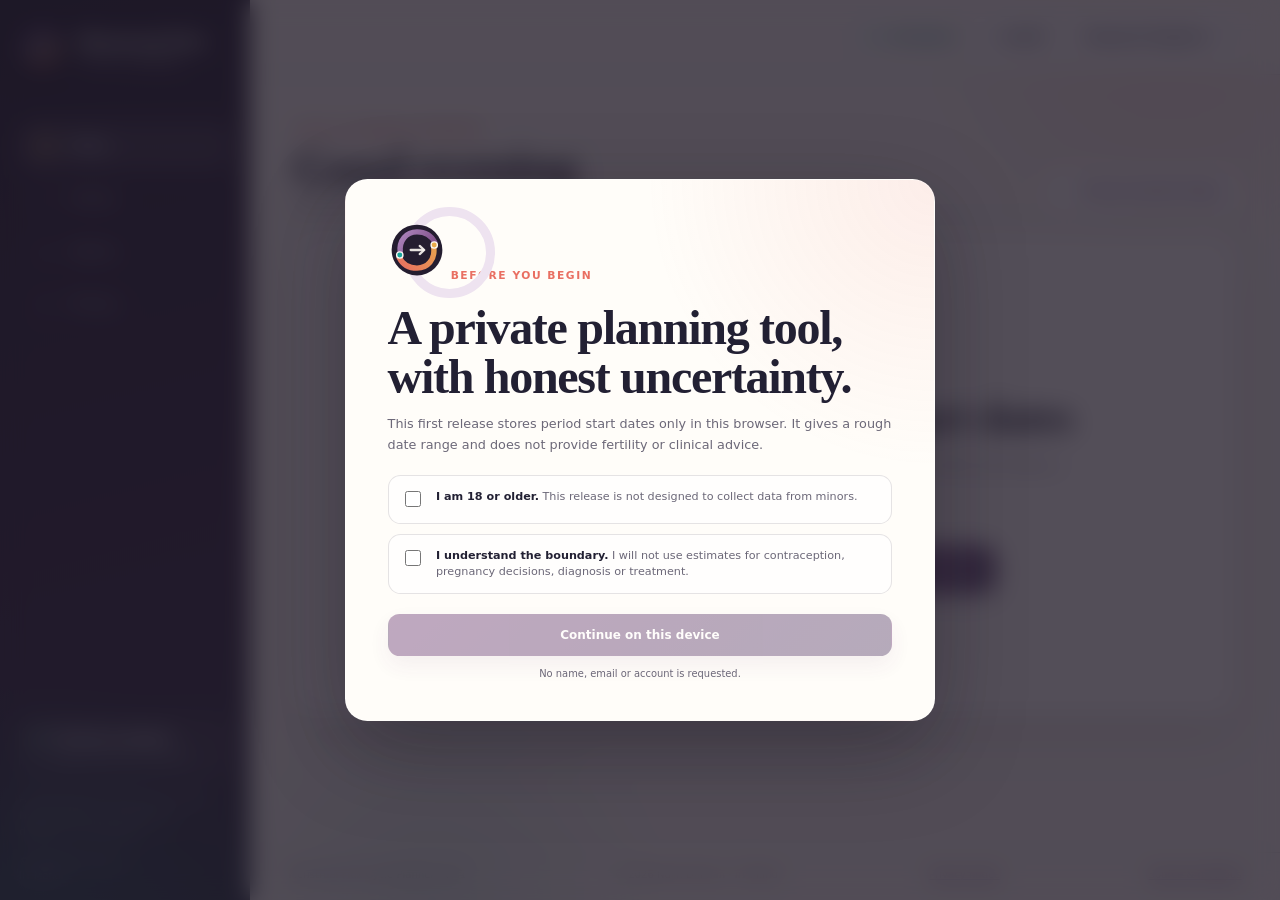
==== planner/index.html @ d0625532 "Add privacy-first installable Cycle Planner" ====
<!doctype html>
<html lang="en">
  <head>
    <meta charset="utf-8">
    <meta name="viewport" content="width=device-width, initial-scale=1, viewport-fit=cover">
    <meta name="theme-color" content="#292035">
    <meta name="color-scheme" content="light">
    <meta
      name="description"
      content="A private, installable period-planning app that estimates a date range from cycle starts stored only on this device."
    >
    <meta property="og:title" content="Menstrual Flux · Cycle Planner">
    <meta
      property="og:description"
      content="A transparent planning estimate with uncertainty—not an exact promise."
    >
    <meta property="og:type" content="website">
    <meta
      property="og:url"
      content="https://nalin-dhiman.github.io/menstrual_flux/planner/"
    >
    <link
      rel="canonical"
      href="https://nalin-dhiman.github.io/menstrual_flux/planner/"
    >
    <link rel="manifest" href="manifest.webmanifest">
    <link rel="icon" href="assets/flux-mark.svg" type="image/svg+xml">
    <link rel="apple-touch-icon" href="assets/icon-192.png">
    <link rel="stylesheet" href="app.css">
    <title>Menstrual Flux · Cycle Planner</title>
  </head>
  <body>
    <a class="skip-link" href="#main-content">Skip to main content</a>

    <div class="ambient ambient-one" aria-hidden="true"></div>
    <div class="ambient ambient-two" aria-hidden="true"></div>

    <div class="app-shell">
      <aside class="side-rail">
        <a class="brand" href="./" aria-label="Cycle Planner home">
          <img src="assets/flux-mark.svg" alt="" width="46" height="46">
          <span>
            <strong>Menstrual Flux</strong>
            <small>Cycle Planner</small>
          </span>
        </a>

        <nav class="side-nav" aria-label="Planner">
          <button class="nav-item active" type="button" data-view="today">
            <span aria-hidden="true">✦</span>
            <span>Today</span>
          </button>
          <button class="nav-item" type="button" data-view="history">
            <span aria-hidden="true">◌</span>
            <span>History</span>
          </button>
          <button class="nav-item" type="button" data-view="insights">
            <span aria-hidden="true">↝</span>
            <span>Pattern</span>
          </button>
          <button class="nav-item" type="button" data-view="privacy">
            <span aria-hidden="true">◇</span>
            <span>Privacy</span>
          </button>
        </nav>

        <div class="local-stamp">
          <span class="local-dot" aria-hidden="true"></span>
          <div>
            <strong>Private by default</strong>
            <span>Dates stay in this browser.</span>
          </div>
        </div>

        <p class="side-scope">
          A rough planning estimate for adults. Not for fertility, contraception,
          diagnosis, or treatment.
        </p>

        <div class="side-footer">
          <span>© 2026 Nalin Dhiman</span>
          <span>IIT Mandi</span>
        </div>
      </aside>

      <div class="workspace">
        <header class="topbar">
          <a class="mobile-brand" href="./" aria-label="Cycle Planner home">
            <img src="assets/flux-mark.svg" alt="" width="38" height="38">
            <span>
              <strong>Cycle Planner</strong>
              <small>Menstrual Flux</small>
            </span>
          </a>
          <div class="topbar-actions">
            <span class="device-pill">
              <span aria-hidden="true">◇</span>
              On-device
            </span>
            <button class="button quiet install-button" type="button" id="install-app">
              <span aria-hidden="true">↓</span> Install
            </button>
            <a
              class="button quiet research-link"
              href="https://nalin-dhiman.github.io/menstrual_flux/"
              aria-label="Open the Menstrual Flux Research Explorer"
            >Research Explorer <span aria-hidden="true">↗</span></a>
          </div>
        </header>

        <main id="main-content">
          <section class="view active" id="view-today" data-page="today">
            <div class="page-heading">
              <div>
                <span class="kicker">Your planning window</span>
                <h1 id="greeting">Good day</h1>
                <p id="today-label"></p>
              </div>
              <button class="button secondary" type="button" id="record-today">
                <span aria-hidden="true">＋</span> Period started today
              </button>
            </div>

            <section class="prediction-card" id="prediction-card" aria-live="polite">
              <div class="prediction-orbit" aria-hidden="true">
                <span></span>
                <i></i>
              </div>
              <div class="prediction-content" id="prediction-content"></div>
            </section>

            <section class="empty-state hidden" id="empty-state">
              <div class="empty-illustration" aria-hidden="true">
                <span>1</span><i></i><span>2</span><i></i><span>3</span>
              </div>
              <span class="kicker">Begin with real history</span>
              <h2>Add at least two period start dates</h2>
              <p>
                Three to six dates are better. The planner learns intervals
                between starts and shows a range instead of promising one exact day.
              </p>
              <form class="inline-date-form" id="quick-add-form" novalidate>
                <label for="quick-date">Period start date</label>
                <div>
                  <input id="quick-date" name="start-date" type="date" required>
                  <button class="button primary" type="submit">Add date</button>
                </div>
                <p class="form-message" id="quick-message" role="status"></p>
              </form>
              <button class="text-button" type="button" id="load-example">
                Preview with clearly labelled example dates
              </button>
            </section>

            <div class="metric-grid" id="metric-grid">
              <article class="metric-card">
                <span class="metric-icon plum" aria-hidden="true">◌</span>
                <span class="metric-label">Typical interval</span>
                <strong id="metric-typical">—</strong>
                <small>Median of recorded intervals</small>
              </article>
              <article class="metric-card">
                <span class="metric-icon coral" aria-hidden="true">↔</span>
                <span class="metric-label">Personal variation</span>
                <strong id="metric-variation">—</strong>
                <small>Estimated timing spread</small>
              </article>
              <article class="metric-card">
                <span class="metric-icon teal" aria-hidden="true">✓</span>
                <span class="metric-label">History</span>
                <strong id="metric-history">—</strong>
                <small>Recorded period starts</small>
              </article>
            </div>

            <section class="explanation-card" id="explanation-card">
              <div class="explanation-mark" aria-hidden="true">i</div>
              <div>
                <strong>Why a range?</strong>
                <p>
                  Cycle timing changes. The darker window is the more likely
                  region; the wider band keeps more of the model’s uncertainty visible.
                </p>
              </div>
              <button class="text-button" type="button" data-view-jump="insights">
                See how it works
              </button>
            </section>
          </section>

          <section class="view" id="view-history" data-page="history">
            <div class="page-heading">
              <div>
                <span class="kicker">Your local record</span>
                <h1>Cycle history</h1>
                <p>Add the first day of bleeding for each period.</p>
              </div>
            </div>

            <div class="two-column">
              <section class="panel add-panel">
                <span class="panel-number">01</span>
                <h2>Add a period start</h2>
                <p>
                  Only start dates are needed for this release. Symptoms,
                  location, contacts and account details are not collected.
                </p>
                <form id="history-add-form" novalidate>
                  <label for="history-date">First day of the period</label>
                  <input id="history-date" name="start-date" type="date" required>
                  <button class="button primary wide" type="submit">Add to history</button>
                  <p class="form-message" id="history-message" role="status"></p>
                </form>
              </section>

              <section class="panel history-panel">
                <div class="panel-heading">
                  <div>
                    <span class="panel-number">02</span>
                    <h2>Recorded starts</h2>
                  </div>
                  <span class="count-badge" id="history-count">0 dates</span>
                </div>
                <ol class="history-list" id="history-list"></ol>
                <div class="list-empty" id="history-empty">
                  No dates yet. Add the most recent start first or enter older
                  dates in any order.
                </div>
              </section>
            </div>
          </section>

          <section class="view" id="view-insights" data-page="insights">
            <div class="page-heading">
              <div>
                <span class="kicker">Transparent, not mysterious</span>
                <h1>Your timing pattern</h1>
                <p>The calculation and its limitations stay visible.</p>
              </div>
            </div>

            <section class="panel chart-panel">
              <div class="panel-heading">
                <div>
                  <span class="panel-number">01</span>
                  <h2>Recorded interval lengths</h2>
                </div>
                <div class="chart-legend">
                  <span><i class="regular"></i>21–35 days</span>
                  <span><i class="outside"></i>Outside that band</span>
                </div>
              </div>
              <div class="interval-chart" id="interval-chart"></div>
              <p class="chart-caption" id="chart-caption"></p>
            </section>

            <div class="two-column insight-grid">
              <section class="panel">
                <span class="panel-number">02</span>
                <h2>Personal back-check</h2>
                <div id="backtest-content" class="backtest-content"></div>
              </section>
              <section class="panel">
                <span class="panel-number">03</span>
                <h2>How this estimate is built</h2>
                <ol class="method-list">
                  <li><span>1</span>Measure intervals between recorded starts.</li>
                  <li><span>2</span>Give recent intervals slightly more weight.</li>
                  <li><span>3</span>Use a population anchor when history is short.</li>
                  <li><span>4</span>Widen the window when timing varies.</li>
                </ol>
              </section>
            </div>

            <section class="boundary-card">
              <div>
                <span class="kicker">Deliberate boundary</span>
                <h2>This app does not estimate ovulation or “safe days.”</h2>
              </div>
              <p>
                Calendar timing alone cannot establish fertility. The planner
                is for everyday preparation and record keeping, not pregnancy
                prevention or conception decisions.
              </p>
            </section>
          </section>

          <section class="view" id="view-privacy" data-page="privacy">
            <div class="page-heading">
              <div>
                <span class="kicker">Privacy before scale</span>
                <h1>Your data controls</h1>
                <p>No account, cloud database, advertisements or analytics.</p>
              </div>
            </div>

            <div class="privacy-hero">
              <div class="privacy-lock" aria-hidden="true">
                <span>◇</span>
              </div>
              <div>
                <span class="kicker">Local-only release</span>
                <h2>Your dates stay in this browser on this device.</h2>
                <p>
                  Closing the page does not delete them. Clearing browser storage
                  or using the erase control below does. A private browsing window
                  may discard them when it closes.
                </p>
              </div>
            </div>

            <div class="privacy-grid">
              <article class="privacy-card">
                <span aria-hidden="true">◎</span>
                <h3>What is stored</h3>
                <p>Age acknowledgement, period start dates and whether example data are active.</p>
              </article>
              <article class="privacy-card">
                <span aria-hidden="true">×</span>
                <h3>What is not collected</h3>
                <p>Name, email, location, contacts, advertising identifiers, symptoms or fertility data.</p>
              </article>
              <article class="privacy-card">
                <span aria-hidden="true">↯</span>
                <h3>No research upload yet</h3>
                <p>Research contribution will require a separate reviewed consent process. It is disabled here.</p>
              </article>
            </div>

            <section class="panel data-actions">
              <div>
                <span class="panel-number">Your copy</span>
                <h2>Export or erase</h2>
                <p>
                  Export produces a readable JSON file. Erase removes the planner
                  record from this browser and returns to the age acknowledgement.
                </p>
              </div>
              <div class="action-stack">
                <button class="button secondary" type="button" id="export-data">
                  <span aria-hidden="true">↓</span> Export my dates
                </button>
                <button class="button danger" type="button" id="request-erase">
                  <span aria-hidden="true">×</span> Erase local data
                </button>
              </div>
            </section>

            <section class="scope-note">
              <strong>Planning support, not medical guidance.</strong>
              <p>
                If your usual pattern changes, bleeding concerns you, or a period
                is unexpectedly absent, use an appropriate pregnancy test when
                relevant and contact a qualified health professional.
              </p>
              <a
                href="https://www.nhs.uk/symptoms/irregular-periods/"
                target="_blank"
                rel="noopener noreferrer"
              >Read general NHS information <span aria-hidden="true">↗</span></a>
            </section>
          </section>
        </main>

        <footer class="workspace-footer">
          <span>Menstrual Flux Cycle Planner · v0.1</span>
          <span>© 2026 Nalin Dhiman · IIT Mandi</span>
          <a href="privacy.html">Privacy notice</a>
          <a href="https://github.com/nalin-dhiman/menstrual_flux">Source &amp; methods</a>
        </footer>
      </div>
    </div>

    <nav class="bottom-nav" aria-label="Planner">
      <button class="nav-item active" type="button" data-view="today">
        <span aria-hidden="true">✦</span><small>Today</small>
      </button>
      <button class="nav-item" type="button" data-view="history">
        <span aria-hidden="true">◌</span><small>History</small>
      </button>
      <button class="nav-item" type="button" data-view="insights">
        <span aria-hidden="true">↝</span><small>Pattern</small>
      </button>
      <button class="nav-item" type="button" data-view="privacy">
        <span aria-hidden="true">◇</span><small>Privacy</small>
      </button>
    </nav>

    <div class="consent-layer" id="consent-layer" role="dialog" aria-modal="true" aria-labelledby="consent-title">
      <section class="consent-card">
        <div class="consent-art" aria-hidden="true">
          <img src="assets/flux-mark.svg" alt="" width="58" height="58">
          <span></span>
        </div>
        <span class="kicker">Before you begin</span>
        <h1 id="consent-title">A private planning tool, with honest uncertainty.</h1>
        <p>
          This first release stores period start dates only in this browser. It
          gives a rough date range and does not provide fertility or clinical advice.
        </p>
        <div class="consent-points">
          <label>
            <input type="checkbox" id="adult-confirm">
            <span><strong>I am 18 or older.</strong> This release is not designed to collect data from minors.</span>
          </label>
          <label>
            <input type="checkbox" id="scope-confirm">
            <span><strong>I understand the boundary.</strong> I will not use estimates for contraception, pregnancy decisions, diagnosis or treatment.</span>
          </label>
        </div>
        <button class="button primary wide" type="button" id="continue-button" disabled>
          Continue on this device
        </button>
        <small>No name, email or account is requested.</small>
      </section>
    </div>

    <dialog id="date-warning-dialog">
      <form method="dialog" class="dialog-card">
        <span class="dialog-symbol warning" aria-hidden="true">!</span>
        <h2>Check this interval</h2>
        <p id="date-warning-copy"></p>
        <div class="dialog-actions">
          <button class="button quiet" value="cancel">Go back</button>
          <button class="button primary" value="confirm">Add anyway</button>
        </div>
      </form>
    </dialog>

    <dialog id="erase-dialog">
      <form method="dialog" class="dialog-card">
        <span class="dialog-symbol danger" aria-hidden="true">×</span>
        <h2>Erase this browser’s planner data?</h2>
        <p>
          This removes all recorded dates and the age acknowledgement from this
          browser. Export first if you want a copy.
        </p>
        <div class="dialog-actions">
          <button class="button quiet" value="cancel">Keep my data</button>
          <button class="button danger" value="erase">Erase permanently</button>
        </div>
      </form>
    </dialog>

    <dialog id="install-dialog">
      <form method="dialog" class="dialog-card">
        <span class="dialog-symbol install" aria-hidden="true">↓</span>
        <h2>Install Cycle Planner</h2>
        <p id="install-copy">
          Use your browser menu and choose “Install app” or “Add to Home Screen.”
          The planner can then open like a normal phone app.
        </p>
        <div class="dialog-actions">
          <button class="button primary" value="close">Got it</button>
        </div>
      </form>
    </dialog>

    <div class="toast" id="toast" role="status" aria-live="polite"></div>

    <script type="module" src="app.js"></script>
  </body>
</html>
---- planner/app.css ----
:root {
  color-scheme: light;
  --ink: #222033;
  --muted: #6c6878;
  --canvas: #f8f3ed;
  --paper: #fffdf9;
  --plum: #714179;
  --plum-dark: #34243f;
  --plum-soft: #eee3f0;
  --coral: #e96f62;
  --coral-soft: #fbe6e1;
  --gold: #e9ae52;
  --gold-soft: #fbf0dc;
  --teal: #197f7a;
  --teal-soft: #dff0ed;
  --blue: #4a73a9;
  --danger: #a83f46;
  --line: rgba(57, 42, 65, 0.13);
  --shadow: 0 18px 50px rgba(53, 39, 59, 0.09);
  --serif: "Iowan Old Style", "Palatino Linotype", Georgia, serif;
  --sans: Inter, Aptos, "Segoe UI", system-ui, sans-serif;
  font-family: var(--sans);
}

* {
  box-sizing: border-box;
}

html {
  min-width: 300px;
  min-height: 100%;
  scroll-behavior: smooth;
}

body {
  min-height: 100vh;
  margin: 0;
  overflow-x: hidden;
  background: var(--canvas);
  color: var(--ink);
}

button,
input {
  font: inherit;
}

button,
a {
  -webkit-tap-highlight-color: transparent;
}

button:focus-visible,
a:focus-visible,
input:focus-visible {
  outline: 3px solid rgba(25, 127, 122, 0.28);
  outline-offset: 3px;
}

.hidden {
  display: none !important;
}

.skip-link {
  position: fixed;
  z-index: 100;
  top: 0.6rem;
  left: 0.6rem;
  padding: 0.65rem 0.85rem;
  border-radius: 0.6rem;
  background: #fff;
  color: var(--ink);
  transform: translateY(-160%);
}

.skip-link:focus {
  transform: translateY(0);
}

.ambient {
  position: fixed;
  z-index: -1;
  border-radius: 999px;
  filter: blur(2px);
  pointer-events: none;
}

.ambient-one {
  width: 34rem;
  height: 34rem;
  top: -16rem;
  right: -10rem;
  background: radial-gradient(circle, rgba(233, 111, 98, 0.14), transparent 68%);
}

.ambient-two {
  width: 30rem;
  height: 30rem;
  bottom: -15rem;
  left: 12rem;
  background: radial-gradient(circle, rgba(25, 127, 122, 0.11), transparent 68%);
}

.app-shell {
  display: grid;
  grid-template-columns: 250px minmax(0, 1fr);
  min-height: 100vh;
}

.side-rail {
  position: sticky;
  top: 0;
  display: flex;
  flex-direction: column;
  height: 100vh;
  padding: 1.55rem 1.2rem 1.2rem;
  overflow-y: auto;
  background:
    radial-gradient(circle at 5% 110%, rgba(25, 127, 122, 0.32), transparent 20rem),
    linear-gradient(165deg, #211a2c 0%, #30223a 65%, #24323d 130%);
  color: #fffaf4;
}

.brand,
.mobile-brand {
  display: flex;
  align-items: center;
  gap: 0.72rem;
  color: inherit;
  text-decoration: none;
}

.brand img,
.mobile-brand img {
  filter: drop-shadow(0 8px 16px rgba(0, 0, 0, 0.2));
}

.brand span,
.mobile-brand span {
  display: grid;
}

.brand strong,
.mobile-brand strong {
  font-family: var(--serif);
  font-size: 1.22rem;
  line-height: 1.1;
}

.brand small,
.mobile-brand small {
  margin-top: 0.18rem;
  color: rgba(255, 255, 255, 0.58);
  font-size: 0.61rem;
  font-weight: 750;
  letter-spacing: 0.14em;
  text-transform: uppercase;
}

.side-nav {
  display: grid;
  gap: 0.3rem;
  margin: 3.2rem 0 2rem;
}

.nav-item {
  display: flex;
  align-items: center;
  gap: 0.8rem;
  border: 0;
  background: transparent;
  color: inherit;
  cursor: pointer;
}

.side-nav .nav-item {
  padding: 0.72rem 0.8rem;
  border-radius: 0.78rem;
  color: rgba(255, 255, 255, 0.68);
  font-size: 0.84rem;
  text-align: left;
  transition: 160ms ease;
}

.side-nav .nav-item > span:first-child {
  display: grid;
  width: 1.55rem;
  height: 1.55rem;
  place-items: center;
  border: 1px solid rgba(255, 255, 255, 0.13);
  border-radius: 0.48rem;
}

.side-nav .nav-item:hover,
.side-nav .nav-item.active {
  background: rgba(255, 255, 255, 0.09);
  color: #fff;
}

.side-nav .nav-item.active > span:first-child {
  border-color: rgba(231, 171, 74, 0.46);
  background: rgba(231, 171, 74, 0.15);
  color: #ffd38c;
}

.local-stamp {
  display: flex;
  gap: 0.72rem;
  align-items: flex-start;
  margin-top: auto;
  padding: 0.85rem;
  border: 1px solid rgba(255, 255, 255, 0.13);
  border-radius: 0.85rem;
  background: rgba(255, 255, 255, 0.055);
}

.local-dot {
  flex: 0 0 auto;
  width: 0.55rem;
  height: 0.55rem;
  margin-top: 0.24rem;
  border-radius: 50%;
  background: #78d5a3;
  box-shadow: 0 0 0 0.22rem rgba(120, 213, 163, 0.12);
}

.local-stamp div {
  display: grid;
  gap: 0.2rem;
}

.local-stamp strong {
  font-size: 0.72rem;
}

.local-stamp span {
  color: rgba(255, 255, 255, 0.54);
  font-size: 0.65rem;
  line-height: 1.4;
}

.side-scope {
  margin: 0.85rem 0 1.1rem;
  color: rgba(255, 255, 255, 0.46);
  font-size: 0.65rem;
  line-height: 1.55;
}

.side-footer {
  display: grid;
  gap: 0.15rem;
  color: rgba(255, 255, 255, 0.4);
  font-size: 0.61rem;
}

.workspace {
  display: flex;
  min-width: 0;
  min-height: 100vh;
  flex-direction: column;
}

.topbar {
  display: flex;
  align-items: center;
  justify-content: flex-end;
  gap: 1rem;
  min-height: 75px;
  padding: 0.8rem clamp(1.2rem, 3vw, 3rem);
  border-bottom: 1px solid var(--line);
  background: rgba(248, 243, 237, 0.82);
  backdrop-filter: blur(14px);
}

.mobile-brand {
  display: none;
}

.topbar-actions {
  display: flex;
  align-items: center;
  gap: 0.65rem;
}

.device-pill {
  display: inline-flex;
  align-items: center;
  gap: 0.4rem;
  margin-right: 0.25rem;
  color: var(--teal);
  font-size: 0.72rem;
  font-weight: 720;
}

.device-pill span {
  display: grid;
  width: 1.35rem;
  height: 1.35rem;
  place-items: center;
  border-radius: 50%;
  background: var(--teal-soft);
}

.button {
  display: inline-flex;
  min-height: 42px;
  align-items: center;
  justify-content: center;
  gap: 0.45rem;
  padding: 0.64rem 0.9rem;
  border: 1px solid transparent;
  border-radius: 0.72rem;
  cursor: pointer;
  font-size: 0.75rem;
  font-weight: 750;
  line-height: 1.2;
  text-decoration: none;
  transition: transform 140ms ease, box-shadow 140ms ease, background 140ms ease;
}

.button:hover:not(:disabled) {
  transform: translateY(-1px);
}

.button:disabled {
  cursor: not-allowed;
  opacity: 0.45;
}

.button.primary {
  background: linear-gradient(135deg, var(--plum), #5c456e);
  color: #fff;
  box-shadow: 0 9px 22px rgba(113, 65, 121, 0.17);
}

.button.secondary {
  border-color: rgba(113, 65, 121, 0.18);
  background: var(--paper);
  color: var(--plum);
}

.button.quiet {
  border-color: var(--line);
  background: rgba(255, 255, 255, 0.56);
  color: var(--ink);
}

.button.danger {
  border-color: rgba(168, 63, 70, 0.18);
  background: #fff4f3;
  color: var(--danger);
}

.button.wide {
  width: 100%;
}

main {
  width: min(1220px, 100%);
  flex: 1;
  margin: 0 auto;
  padding: clamp(1.4rem, 3.4vw, 3.2rem);
}

.view {
  display: none;
  animation: reveal 260ms ease both;
}

.view.active {
  display: block;
}

.page-heading {
  display: flex;
  align-items: flex-end;
  justify-content: space-between;
  gap: 1rem;
  margin-bottom: 1.35rem;
}

.kicker {
  color: var(--coral);
  font-size: 0.67rem;
  font-weight: 820;
  letter-spacing: 0.14em;
  text-transform: uppercase;
}

h1,
h2,
h3,
p {
  margin-top: 0;
}

h1,
h2,
h3 {
  font-family: var(--serif);
  letter-spacing: -0.027em;
}

.page-heading h1 {
  margin: 0.3rem 0 0.2rem;
  font-size: clamp(2rem, 4vw, 3.2rem);
  line-height: 1;
}

.page-heading p {
  margin-bottom: 0;
  color: var(--muted);
  font-size: 0.82rem;
}

.prediction-card {
  position: relative;
  min-height: 335px;
  overflow: hidden;
  padding: clamp(1.5rem, 4vw, 3.3rem);
  border-radius: 1.45rem;
  background:
    radial-gradient(circle at 88% 14%, rgba(233, 174, 82, 0.14), transparent 15rem),
    linear-gradient(132deg, #674174 0%, #3b3d64 55%, #247a78 132%);
  box-shadow: 0 24px 60px rgba(65, 47, 73, 0.17);
  color: #fff;
}

.prediction-content {
  position: relative;
  z-index: 2;
  max-width: 900px;
}

.prediction-card .kicker {
  color: #ffd48e;
}

.prediction-title {
  max-width: 900px;
  margin: 0.4rem 0 0.8rem;
  color: #fff;
  font-size: clamp(2.15rem, 6vw, 4.8rem);
  line-height: 0.98;
}

.prediction-title .date-emphasis {
  color: #ffd69a;
}

.prediction-lead {
  max-width: 660px;
  margin-bottom: 1.4rem;
  color: rgba(255, 255, 255, 0.76);
  font-size: 0.9rem;
  line-height: 1.6;
}

.reliability-chip {
  display: inline-flex;
  align-items: center;
  gap: 0.5rem;
  padding: 0.42rem 0.72rem;
  border: 1px solid rgba(255, 255, 255, 0.21);
  border-radius: 999px;
  background: rgba(255, 255, 255, 0.09);
  font-size: 0.69rem;
  font-weight: 760;
}

.reliability-chip i {
  width: 0.48rem;
  height: 0.48rem;
  border-radius: 50%;
  background: #ffd48e;
}

.window-scale {
  max-width: 680px;
  margin-top: 1.65rem;
}

.window-track {
  position: relative;
  height: 11px;
  border-radius: 999px;
  background: rgba(255, 255, 255, 0.12);
}

.window-wide,
.window-likely,
.window-center {
  position: absolute;
  top: 0;
  bottom: 0;
  border-radius: 999px;
}

.window-wide {
  left: 10%;
  right: 10%;
  background: rgba(255, 255, 255, 0.24);
}

.window-likely {
  left: 29%;
  right: 29%;
  background: linear-gradient(90deg, #efb55e, #ee8d70);
}

.window-center {
  left: calc(50% - 2px);
  width: 4px;
  background: #fff;
  box-shadow: 0 0 0 4px rgba(255, 255, 255, 0.13);
}

.window-labels {
  display: flex;
  justify-content: space-between;
  margin-top: 0.55rem;
  color: rgba(255, 255, 255, 0.61);
  font-size: 0.66rem;
}

.prediction-orbit {
  position: absolute;
  width: 22rem;
  height: 22rem;
  right: -4rem;
  top: -7rem;
  border: 1.25rem solid rgba(255, 255, 255, 0.055);
  border-radius: 50%;
  box-shadow:
    0 0 0 2.6rem rgba(233, 111, 98, 0.07),
    0 0 0 4.7rem rgba(233, 174, 82, 0.045);
}

.prediction-orbit span,
.prediction-orbit i {
  position: absolute;
  border-radius: 50%;
}

.prediction-orbit span {
  width: 0.85rem;
  height: 0.85rem;
  left: -0.4rem;
  top: 10.2rem;
  background: var(--gold);
  box-shadow: 0 0 0 0.35rem rgba(233, 174, 82, 0.14);
}

.prediction-orbit i {
  width: 0.65rem;
  height: 0.65rem;
  right: 1.3rem;
  bottom: 3.8rem;
  background: #6fd4c9;
}

.expired-card {
  max-width: 680px;
}

.expired-card h2 {
  margin: 0.45rem 0 0.8rem;
  color: #fff;
  font-size: clamp(2rem, 5vw, 3.6rem);
}

.expired-card p {
  color: rgba(255, 255, 255, 0.76);
  line-height: 1.6;
}

.expired-card .button {
  margin-top: 0.4rem;
  border-color: rgba(255, 255, 255, 0.22);
  background: rgba(255, 255, 255, 0.1);
  color: #fff;
}

.empty-state {
  display: grid;
  justify-items: center;
  padding: clamp(2rem, 6vw, 4.6rem) 1.2rem;
  border: 1px solid var(--line);
  border-radius: 1.4rem;
  background: rgba(255, 253, 249, 0.76);
  box-shadow: var(--shadow);
  text-align: center;
}

.empty-state h2 {
  max-width: 620px;
  margin: 0.5rem 0 0.7rem;
  font-size: clamp(1.8rem, 4vw, 2.8rem);
}

.empty-state > p {
  max-width: 610px;
  color: var(--muted);
  font-size: 0.86rem;
  line-height: 1.65;
}

.empty-illustration {
  display: flex;
  align-items: center;
  margin-bottom: 1.5rem;
}

.empty-illustration span {
  display: grid;
  width: 2.4rem;
  height: 2.4rem;
  place-items: center;
  border: 1px solid rgba(113, 65, 121, 0.18);
  border-radius: 50%;
  background: var(--plum-soft);
  color: var(--plum);
  font-family: var(--serif);
}

.empty-illustration i {
  width: 2.5rem;
  height: 1px;
  background: linear-gradient(90deg, var(--plum), var(--coral));
  opacity: 0.35;
}

.inline-date-form {
  width: min(460px, 100%);
  margin-top: 0.7rem;
  text-align: left;
}

label {
  display: block;
  margin-bottom: 0.42rem;
  color: var(--ink);
  font-size: 0.72rem;
  font-weight: 760;
}

.inline-date-form > div {
  display: grid;
  grid-template-columns: 1fr auto;
  gap: 0.55rem;
}

input[type="date"] {
  width: 100%;
  min-height: 46px;
  padding: 0.68rem 0.78rem;
  border: 1px solid rgba(57, 42, 65, 0.17);
  border-radius: 0.72rem;
  background: #fff;
  color: var(--ink);
}

input[type="date"]:focus {
  border-color: rgba(25, 127, 122, 0.52);
}

.form-message {
  min-height: 1.2rem;
  margin: 0.4rem 0 0;
  color: var(--danger);
  font-size: 0.68rem;
}

.text-button {
  padding: 0;
  border: 0;
  background: transparent;
  color: var(--plum);
  cursor: pointer;
  font-size: 0.72rem;
  font-weight: 760;
  text-decoration: underline;
  text-underline-offset: 0.18rem;
}

.empty-state > .text-button {
  margin-top: 0.65rem;
}

.metric-grid {
  display: grid;
  grid-template-columns: repeat(3, minmax(0, 1fr));
  gap: 0.8rem;
  margin-top: 0.9rem;
}

.metric-card {
  display: grid;
  grid-template-columns: auto 1fr;
  padding: 1rem;
  border: 1px solid var(--line);
  border-radius: 1rem;
  background: rgba(255, 253, 249, 0.82);
  box-shadow: 0 10px 26px rgba(53, 39, 59, 0.045);
}

.metric-icon {
  display: grid;
  grid-row: 1 / 4;
  width: 2.1rem;
  height: 2.1rem;
  place-items: center;
  margin-right: 0.75rem;
  border-radius: 0.62rem;
  font-weight: 800;
}

.metric-icon.plum {
  background: var(--plum-soft);
  color: var(--plum);
}

.metric-icon.coral {
  background: var(--coral-soft);
  color: var(--coral);
}

.metric-icon.teal {
  background: var(--teal-soft);
  color: var(--teal);
}

.metric-label {
  color: var(--muted);
  font-size: 0.64rem;
  font-weight: 780;
  letter-spacing: 0.08em;
  text-transform: uppercase;
}

.metric-card strong {
  margin: 0.15rem 0 0.05rem;
  font-family: var(--serif);
  font-size: 1.55rem;
}

.metric-card small {
  color: var(--muted);
  font-size: 0.62rem;
}

.explanation-card {
  display: grid;
  grid-template-columns: auto 1fr auto;
  gap: 0.8rem;
  align-items: center;
  margin-top: 0.85rem;
  padding: 0.85rem 1rem;
  border-radius: 0.9rem;
  background: rgba(25, 127, 122, 0.075);
  color: #315f5d;
}

.explanation-mark {
  display: grid;
  width: 1.75rem;
  height: 1.75rem;
  place-items: center;
  border: 1px solid rgba(25, 127, 122, 0.2);
  border-radius: 50%;
  font-family: var(--serif);
}

.explanation-card strong {
  font-size: 0.74rem;
}

.explanation-card p {
  margin: 0.15rem 0 0;
  font-size: 0.69rem;
  line-height: 1.5;
}

.two-column {
  display: grid;
  grid-template-columns: minmax(260px, 0.82fr) minmax(360px, 1.3fr);
  gap: 1rem;
}

.panel {
  position: relative;
  padding: clamp(1.2rem, 2.5vw, 1.8rem);
  border: 1px solid var(--line);
  border-radius: 1.15rem;
  background: rgba(255, 253, 249, 0.82);
  box-shadow: 0 12px 36px rgba(53, 39, 59, 0.055);
}

.panel-number {
  color: var(--coral);
  font-size: 0.62rem;
  font-weight: 820;
  letter-spacing: 0.12em;
  text-transform: uppercase;
}

.panel h2 {
  margin: 0.35rem 0 0.55rem;
  font-size: 1.55rem;
}

.panel > p,
.add-panel > p {
  color: var(--muted);
  font-size: 0.76rem;
  line-height: 1.6;
}

.add-panel form {
  margin-top: 1.5rem;
}

.add-panel .button {
  margin-top: 0.7rem;
}

.panel-heading {
  display: flex;
  align-items: flex-start;
  justify-content: space-between;
  gap: 1rem;
}

.count-badge {
  padding: 0.36rem 0.58rem;
  border-radius: 999px;
  background: var(--plum-soft);
  color: var(--plum);
  font-size: 0.64rem;
  font-weight: 760;
}

.history-list {
  display: grid;
  gap: 0.55rem;
  margin: 0.9rem 0 0;
  padding: 0;
  list-style: none;
}

.history-item {
  display: grid;
  grid-template-columns: auto 1fr auto auto;
  align-items: center;
  gap: 0.75rem;
  padding: 0.76rem 0.8rem;
  border: 1px solid rgba(57, 42, 65, 0.09);
  border-radius: 0.8rem;
  background: rgba(255, 255, 255, 0.66);
}

.history-sequence {
  display: grid;
  width: 1.8rem;
  height: 1.8rem;
  place-items: center;
  border-radius: 50%;
  background: var(--plum-soft);
  color: var(--plum);
  font-family: var(--serif);
  font-size: 0.74rem;
}

.history-date strong {
  display: block;
  font-size: 0.77rem;
}

.history-date small {
  color: var(--muted);
  font-size: 0.63rem;
}

.interval-badge {
  padding: 0.3rem 0.5rem;
  border-radius: 999px;
  background: var(--teal-soft);
  color: var(--teal);
  font-size: 0.62rem;
  font-weight: 750;
}

.interval-badge.outside {
  background: var(--gold-soft);
  color: #816124;
}

.delete-date {
  display: grid;
  width: 1.85rem;
  height: 1.85rem;
  place-items: center;
  border: 0;
  border-radius: 50%;
  background: transparent;
  color: var(--muted);
  cursor: pointer;
}

.delete-date:hover {
  background: var(--coral-soft);
  color: var(--danger);
}

.list-empty {
  padding: 2.5rem 1rem;
  color: var(--muted);
  font-size: 0.76rem;
  line-height: 1.6;
  text-align: center;
}

.chart-panel {
  min-height: 340px;
}

.chart-legend {
  display: flex;
  flex-wrap: wrap;
  gap: 0.7rem;
  color: var(--muted);
  font-size: 0.62rem;
}

.chart-legend span {
  display: inline-flex;
  align-items: center;
  gap: 0.3rem;
}

.chart-legend i {
  width: 0.55rem;
  height: 0.55rem;
  border-radius: 0.2rem;
}

.chart-legend .regular {
  background: var(--teal);
}

.chart-legend .outside {
  background: var(--gold);
}

.interval-chart {
  display: flex;
  min-height: 205px;
  align-items: flex-end;
  gap: clamp(0.45rem, 2vw, 1.1rem);
  margin-top: 1rem;
  padding: 1.2rem 0.7rem 0.2rem;
  border-bottom: 1px solid rgba(57, 42, 65, 0.12);
  background:
    linear-gradient(to bottom, transparent 24%, rgba(57, 42, 65, 0.045) 25%, transparent 26%),
    linear-gradient(to bottom, transparent 49%, rgba(57, 42, 65, 0.045) 50%, transparent 51%),
    linear-gradient(to bottom, transparent 74%, rgba(57, 42, 65, 0.045) 75%, transparent 76%);
}

.interval-column {
  display: grid;
  min-width: 38px;
  flex: 1;
  justify-items: center;
  align-self: stretch;
  grid-template-rows: 1fr auto;
}

.interval-bar-wrap {
  display: flex;
  width: 100%;
  align-items: flex-end;
  justify-content: center;
}

.interval-bar {
  position: relative;
  width: min(42px, 74%);
  min-height: 10px;
  border-radius: 0.55rem 0.55rem 0.16rem 0.16rem;
  background: linear-gradient(180deg, #43a39c, var(--teal));
  box-shadow: 0 8px 18px rgba(25, 127, 122, 0.12);
}

.interval-bar.outside {
  background: linear-gradient(180deg, #efc071, var(--gold));
  box-shadow: 0 8px 18px rgba(233, 174, 82, 0.15);
}

.interval-bar strong {
  position: absolute;
  top: -1.25rem;
  left: 50%;
  color: var(--ink);
  font-size: 0.64rem;
  transform: translateX(-50%);
}

.interval-column small {
  margin-top: 0.5rem;
  color: var(--muted);
  font-size: 0.58rem;
}

.chart-empty {
  display: grid;
  width: 100%;
  place-items: center;
  align-self: center;
  color: var(--muted);
  font-size: 0.74rem;
  line-height: 1.5;
  text-align: center;
}

.chart-caption {
  margin: 0.75rem 0 0;
  color: var(--muted);
  font-size: 0.68rem;
}

.insight-grid {
  margin-top: 1rem;
}

.backtest-number {
  margin: 0.45rem 0;
  color: var(--plum);
  font-family: var(--serif);
  font-size: 2.65rem;
}

.backtest-content p {
  margin: 0;
  color: var(--muted);
  font-size: 0.74rem;
  line-height: 1.55;
}

.backtest-content .small-note {
  margin-top: 0.75rem;
  padding-top: 0.75rem;
  border-top: 1px solid var(--line);
  font-size: 0.64rem;
}

.method-list {
  display: grid;
  gap: 0.65rem;
  margin: 1rem 0 0;
  padding: 0;
  list-style: none;
}

.method-list li {
  display: grid;
  grid-template-columns: auto 1fr;
  gap: 0.65rem;
  align-items: center;
  color: var(--muted);
  font-size: 0.72rem;
}

.method-list span {
  display: grid;
  width: 1.6rem;
  height: 1.6rem;
  place-items: center;
  border-radius: 50%;
  background: var(--plum-soft);
  color: var(--plum);
  font-family: var(--serif);
}

.boundary-card {
  display: grid;
  grid-template-columns: 1fr 1fr;
  gap: 2rem;
  align-items: center;
  margin-top: 1rem;
  padding: clamp(1.3rem, 3vw, 2rem);
  border-radius: 1.1rem;
  background: linear-gradient(132deg, #30233a, #403550);
  color: #fff;
}

.boundary-card h2 {
  margin: 0.35rem 0 0;
  color: #fff;
  font-size: 1.7rem;
}

.boundary-card p {
  margin: 0;
  color: rgba(255, 255, 255, 0.68);
  font-size: 0.75rem;
  line-height: 1.65;
}

.privacy-hero {
  display: grid;
  grid-template-columns: auto 1fr;
  gap: 1.3rem;
  align-items: center;
  padding: clamp(1.4rem, 4vw, 2.5rem);
  border: 1px solid rgba(25, 127, 122, 0.15);
  border-radius: 1.25rem;
  background:
    radial-gradient(circle at 92% 10%, rgba(25, 127, 122, 0.13), transparent 16rem),
    rgba(255, 253, 249, 0.82);
  box-shadow: var(--shadow);
}

.privacy-lock {
  display: grid;
  width: 5rem;
  height: 5rem;
  place-items: center;
  border: 1px solid rgba(25, 127, 122, 0.18);
  border-radius: 1.35rem;
  background: var(--teal-soft);
  color: var(--teal);
  font-size: 2rem;
  transform: rotate(-4deg);
}

.privacy-hero h2 {
  margin: 0.35rem 0 0.5rem;
  font-size: clamp(1.7rem, 4vw, 2.6rem);
}

.privacy-hero p {
  max-width: 720px;
  margin: 0;
  color: var(--muted);
  font-size: 0.78rem;
  line-height: 1.65;
}

.privacy-grid {
  display: grid;
  grid-template-columns: repeat(3, 1fr);
  gap: 0.8rem;
  margin-top: 0.9rem;
}

.privacy-card {
  padding: 1.1rem;
  border: 1px solid var(--line);
  border-radius: 0.95rem;
  background: rgba(255, 253, 249, 0.75);
}

.privacy-card > span {
  color: var(--plum);
  font-size: 1.2rem;
}

.privacy-card h3 {
  margin: 0.5rem 0 0.35rem;
  font-size: 1rem;
}

.privacy-card p {
  margin: 0;
  color: var(--muted);
  font-size: 0.68rem;
  line-height: 1.55;
}

.data-actions {
  display: grid;
  grid-template-columns: 1fr auto;
  gap: 2rem;
  align-items: center;
  margin-top: 0.9rem;
}

.data-actions p {
  max-width: 650px;
  margin: 0;
}

.action-stack {
  display: grid;
  gap: 0.55rem;
  min-width: 180px;
}

.scope-note {
  margin-top: 0.9rem;
  padding: 1rem 1.1rem;
  border-left: 3px solid var(--gold);
  border-radius: 0.5rem;
  background: var(--gold-soft);
  color: #6f5525;
}

.scope-note strong {
  font-size: 0.75rem;
}

.scope-note p {
  margin: 0.25rem 0 0.45rem;
  font-size: 0.69rem;
  line-height: 1.55;
}

.scope-note a {
  color: #6f5525;
  font-size: 0.68rem;
  font-weight: 750;
}

.workspace-footer {
  display: flex;
  flex-wrap: wrap;
  justify-content: space-between;
  gap: 0.5rem 1.5rem;
  padding: 1rem clamp(1.2rem, 3vw, 3rem) 1.25rem;
  border-top: 1px solid var(--line);
  color: var(--muted);
  font-size: 0.63rem;
}

.workspace-footer a {
  color: var(--plum);
}

.policy-page {
  width: min(820px, 100%);
  min-height: 100vh;
  padding: clamp(1rem, 4vw, 3rem);
}

.policy-brand {
  width: max-content;
  margin-bottom: 1rem;
  color: var(--ink);
}

.policy-brand small {
  color: var(--muted);
}

.policy-card {
  padding: clamp(1.3rem, 5vw, 3rem);
}

.policy-card h1 {
  margin: 0.4rem 0 1rem;
  font-size: clamp(2.4rem, 7vw, 4.2rem);
}

.policy-card h2 {
  margin: 1.6rem 0 0.45rem;
  font-size: 1.35rem;
}

.policy-card p {
  color: var(--muted);
  font-size: 0.78rem;
  line-height: 1.7;
}

.policy-card a:not(.button) {
  color: var(--plum);
}

.policy-card .button {
  margin-top: 1rem;
}

.bottom-nav {
  display: none;
}

.consent-layer {
  position: fixed;
  z-index: 80;
  inset: 0;
  display: grid;
  place-items: center;
  padding: 1rem;
  background: rgba(30, 24, 39, 0.76);
  backdrop-filter: blur(12px);
}

.consent-layer.hidden {
  display: none;
}

.consent-card {
  width: min(590px, 100%);
  max-height: calc(100vh - 2rem);
  padding: clamp(1.4rem, 5vw, 2.6rem);
  overflow-y: auto;
  border: 1px solid rgba(255, 255, 255, 0.35);
  border-radius: 1.4rem;
  background:
    radial-gradient(circle at 100% 0, rgba(233, 111, 98, 0.11), transparent 18rem),
    var(--paper);
  box-shadow: 0 28px 90px rgba(19, 13, 25, 0.32);
}

.consent-art {
  position: relative;
  display: inline-grid;
  margin-bottom: 1rem;
}

.consent-art img {
  position: relative;
  z-index: 2;
}

.consent-art span {
  position: absolute;
  z-index: 1;
  width: 5.7rem;
  height: 5.7rem;
  left: 1rem;
  top: -0.9rem;
  border: 0.6rem solid var(--plum-soft);
  border-radius: 50%;
}

.consent-card h1 {
  margin: 0.45rem 0 0.75rem;
  font-size: clamp(1.85rem, 6vw, 3rem);
  line-height: 1.04;
}

.consent-card > p {
  color: var(--muted);
  font-size: 0.8rem;
  line-height: 1.6;
}

.consent-points {
  display: grid;
  gap: 0.6rem;
  margin: 1.25rem 0;
}

.consent-points label {
  display: grid;
  grid-template-columns: auto 1fr;
  gap: 0.72rem;
  align-items: flex-start;
  margin: 0;
  padding: 0.8rem;
  border: 1px solid var(--line);
  border-radius: 0.78rem;
  background: rgba(255, 255, 255, 0.66);
  cursor: pointer;
  font-weight: 400;
}

.consent-points input {
  width: 1rem;
  height: 1rem;
  margin-top: 0.14rem;
  accent-color: var(--teal);
}

.consent-points span {
  color: var(--muted);
  font-size: 0.7rem;
  line-height: 1.48;
}

.consent-points strong {
  color: var(--ink);
}

.consent-card > small {
  display: block;
  margin-top: 0.7rem;
  color: var(--muted);
  font-size: 0.62rem;
  text-align: center;
}

dialog {
  width: min(470px, calc(100% - 2rem));
  padding: 0;
  border: 0;
  border-radius: 1.15rem;
  background: transparent;
  color: var(--ink);
}

dialog::backdrop {
  background: rgba(30, 24, 39, 0.7);
  backdrop-filter: blur(8px);
}

.dialog-card {
  padding: 1.6rem;
  border: 1px solid var(--line);
  border-radius: 1.15rem;
  background: var(--paper);
  box-shadow: 0 24px 70px rgba(26, 18, 33, 0.28);
}

.dialog-symbol {
  display: grid;
  width: 2.5rem;
  height: 2.5rem;
  place-items: center;
  margin-bottom: 0.85rem;
  border-radius: 0.7rem;
  font-family: var(--serif);
  font-size: 1.25rem;
}

.dialog-symbol.warning,
.dialog-symbol.install {
  background: var(--gold-soft);
  color: #7a5a1e;
}

.dialog-symbol.danger {
  background: var(--coral-soft);
  color: var(--danger);
}

.dialog-card h2 {
  margin-bottom: 0.55rem;
  font-size: 1.6rem;
}

.dialog-card p {
  color: var(--muted);
  font-size: 0.75rem;
  line-height: 1.6;
}

.dialog-actions {
  display: flex;
  justify-content: flex-end;
  gap: 0.5rem;
  margin-top: 1.15rem;
}

.toast {
  position: fixed;
  z-index: 110;
  right: 1rem;
  bottom: 1rem;
  max-width: min(360px, calc(100% - 2rem));
  padding: 0.78rem 0.95rem;
  border: 1px solid rgba(25, 127, 122, 0.19);
  border-radius: 0.75rem;
  background: #244a48;
  color: #fff;
  box-shadow: 0 14px 36px rgba(25, 35, 39, 0.2);
  font-size: 0.72rem;
  line-height: 1.45;
  opacity: 0;
  pointer-events: none;
  transform: translateY(0.7rem);
  transition: 180ms ease;
}

.toast.visible {
  opacity: 1;
  transform: translateY(0);
}

@keyframes reveal {
  from {
    opacity: 0;
    transform: translateY(5px);
  }
  to {
    opacity: 1;
    transform: translateY(0);
  }
}

@media (max-width: 900px) {
  .app-shell {
    grid-template-columns: 1fr;
  }

  .side-rail {
    display: none;
  }

  .topbar {
    position: sticky;
    z-index: 20;
    top: 0;
    justify-content: space-between;
    min-height: 68px;
    padding: 0.65rem 0.9rem;
  }

  .mobile-brand {
    display: flex;
    color: var(--ink);
  }

  .mobile-brand small {
    color: var(--muted);
  }

  .device-pill,
  .research-link {
    display: none;
  }

  main {
    padding: 1.2rem 1rem 6rem;
  }

  .bottom-nav {
    position: fixed;
    z-index: 30;
    right: 0.75rem;
    bottom: max(0.65rem, env(safe-area-inset-bottom));
    left: 0.75rem;
    display: grid;
    grid-template-columns: repeat(4, 1fr);
    padding: 0.42rem;
    border: 1px solid rgba(255, 255, 255, 0.14);
    border-radius: 1rem;
    background: rgba(39, 30, 49, 0.95);
    box-shadow: 0 16px 45px rgba(29, 21, 36, 0.25);
    color: rgba(255, 255, 255, 0.58);
    backdrop-filter: blur(16px);
  }

  .bottom-nav .nav-item {
    display: grid;
    justify-items: center;
    gap: 0.18rem;
    padding: 0.42rem 0.15rem;
    border-radius: 0.68rem;
  }

  .bottom-nav .nav-item > span {
    font-size: 1rem;
  }

  .bottom-nav .nav-item small {
    font-size: 0.58rem;
  }

  .bottom-nav .nav-item.active {
    background: rgba(255, 255, 255, 0.1);
    color: #fff;
  }

  .workspace-footer {
    padding-bottom: 5.8rem;
  }

  .two-column {
    grid-template-columns: 1fr;
  }

  .privacy-grid {
    grid-template-columns: 1fr;
  }
}

@media (max-width: 640px) {
  .page-heading {
    align-items: flex-start;
    flex-direction: column;
  }

  .page-heading h1 {
    font-size: 2.35rem;
  }

  .page-heading .button {
    width: 100%;
  }

  .prediction-card {
    min-height: 390px;
    padding: 1.4rem 1.25rem;
    border-radius: 1.2rem;
  }

  .prediction-title {
    max-width: 320px;
    font-size: 2.6rem;
  }

  .prediction-orbit {
    right: -10rem;
  }

  .metric-grid {
    grid-template-columns: 1fr;
  }

  .explanation-card {
    grid-template-columns: auto 1fr;
  }

  .explanation-card .text-button {
    grid-column: 2;
    justify-self: start;
  }

  .inline-date-form > div {
    grid-template-columns: 1fr;
  }

  .history-item {
    grid-template-columns: auto 1fr auto;
  }

  .interval-badge {
    grid-column: 2;
    justify-self: start;
  }

  .delete-date {
    grid-column: 3;
    grid-row: 1 / 3;
  }

  .panel-heading {
    flex-direction: column;
  }

  .interval-chart {
    gap: 0.25rem;
    overflow-x: auto;
  }

  .interval-column {
    min-width: 34px;
  }

  .boundary-card,
  .data-actions {
    grid-template-columns: 1fr;
    gap: 1rem;
  }

  .privacy-hero {
    grid-template-columns: 1fr;
  }

  .privacy-lock {
    width: 3.7rem;
    height: 3.7rem;
  }

  .action-stack {
    width: 100%;
  }

  .workspace-footer {
    justify-content: center;
    text-align: center;
  }

  .dialog-actions {
    flex-direction: column-reverse;
  }

  .dialog-actions .button {
    width: 100%;
  }

  .toast {
    bottom: 5.8rem;
  }
}

@media (prefers-reduced-motion: reduce) {
  *,
  *::before,
  *::after {
    scroll-behavior: auto !important;
    animation-duration: 0.01ms !important;
    transition-duration: 0.01ms !important;
  }
}
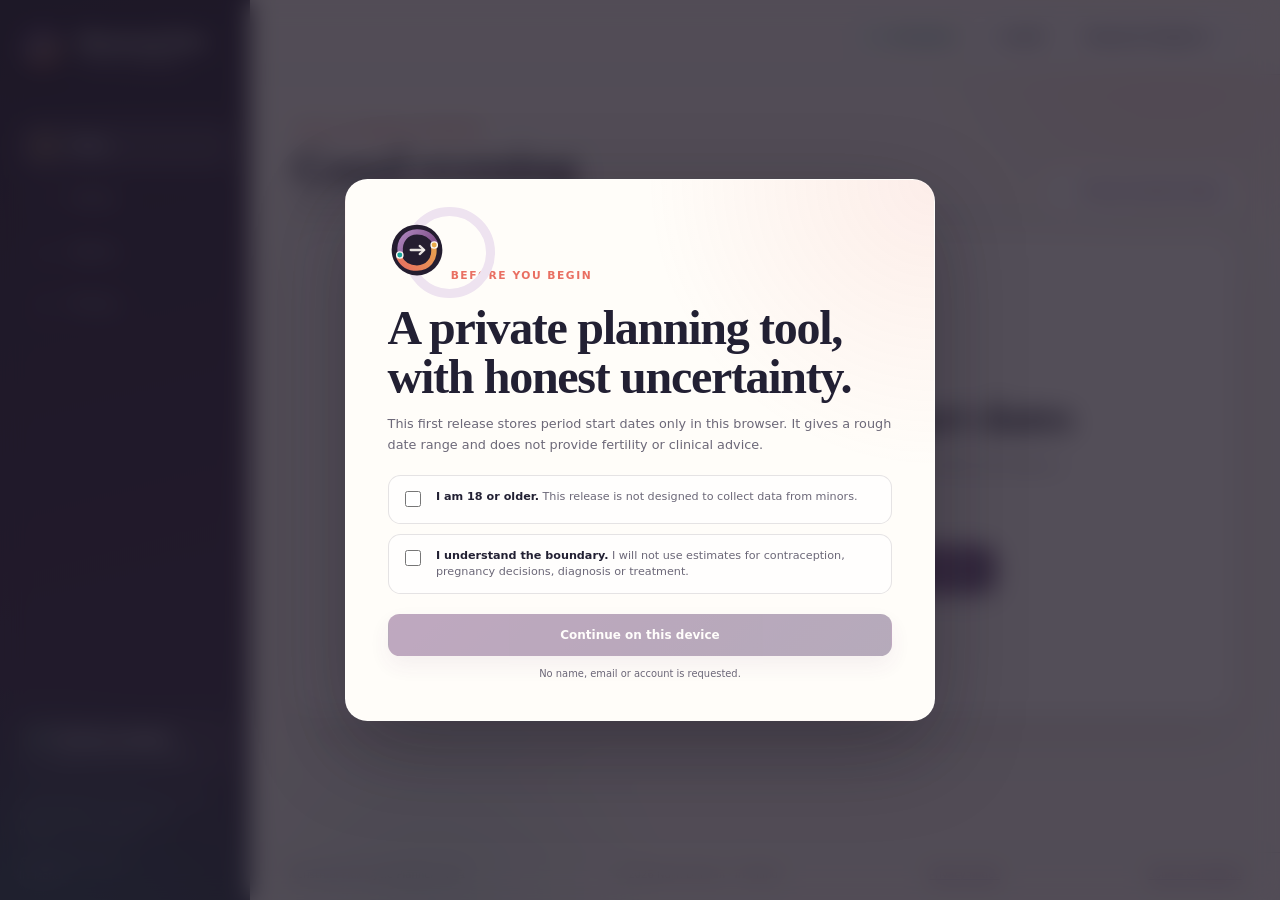
==== commit 8cf48179: "Harden planner privacy disclosure and CSP" ====
--- a/planner/index.html
+++ b/planner/index.html
@@ -5,6 +5,11 @@
     <meta name="viewport" content="width=device-width, initial-scale=1, viewport-fit=cover">
     <meta name="theme-color" content="#292035">
     <meta name="color-scheme" content="light">
+    <meta name="referrer" content="no-referrer">
+    <meta
+      http-equiv="Content-Security-Policy"
+      content="default-src 'self'; base-uri 'self'; connect-src 'self'; font-src 'self'; form-action 'self'; img-src 'self' data:; manifest-src 'self'; object-src 'none'; script-src 'self'; style-src 'self'; worker-src 'self'"
+    >
     <meta
       name="description"
       content="A private, installable period-planning app that estimates a date range from cycle starts stored only on this device."
